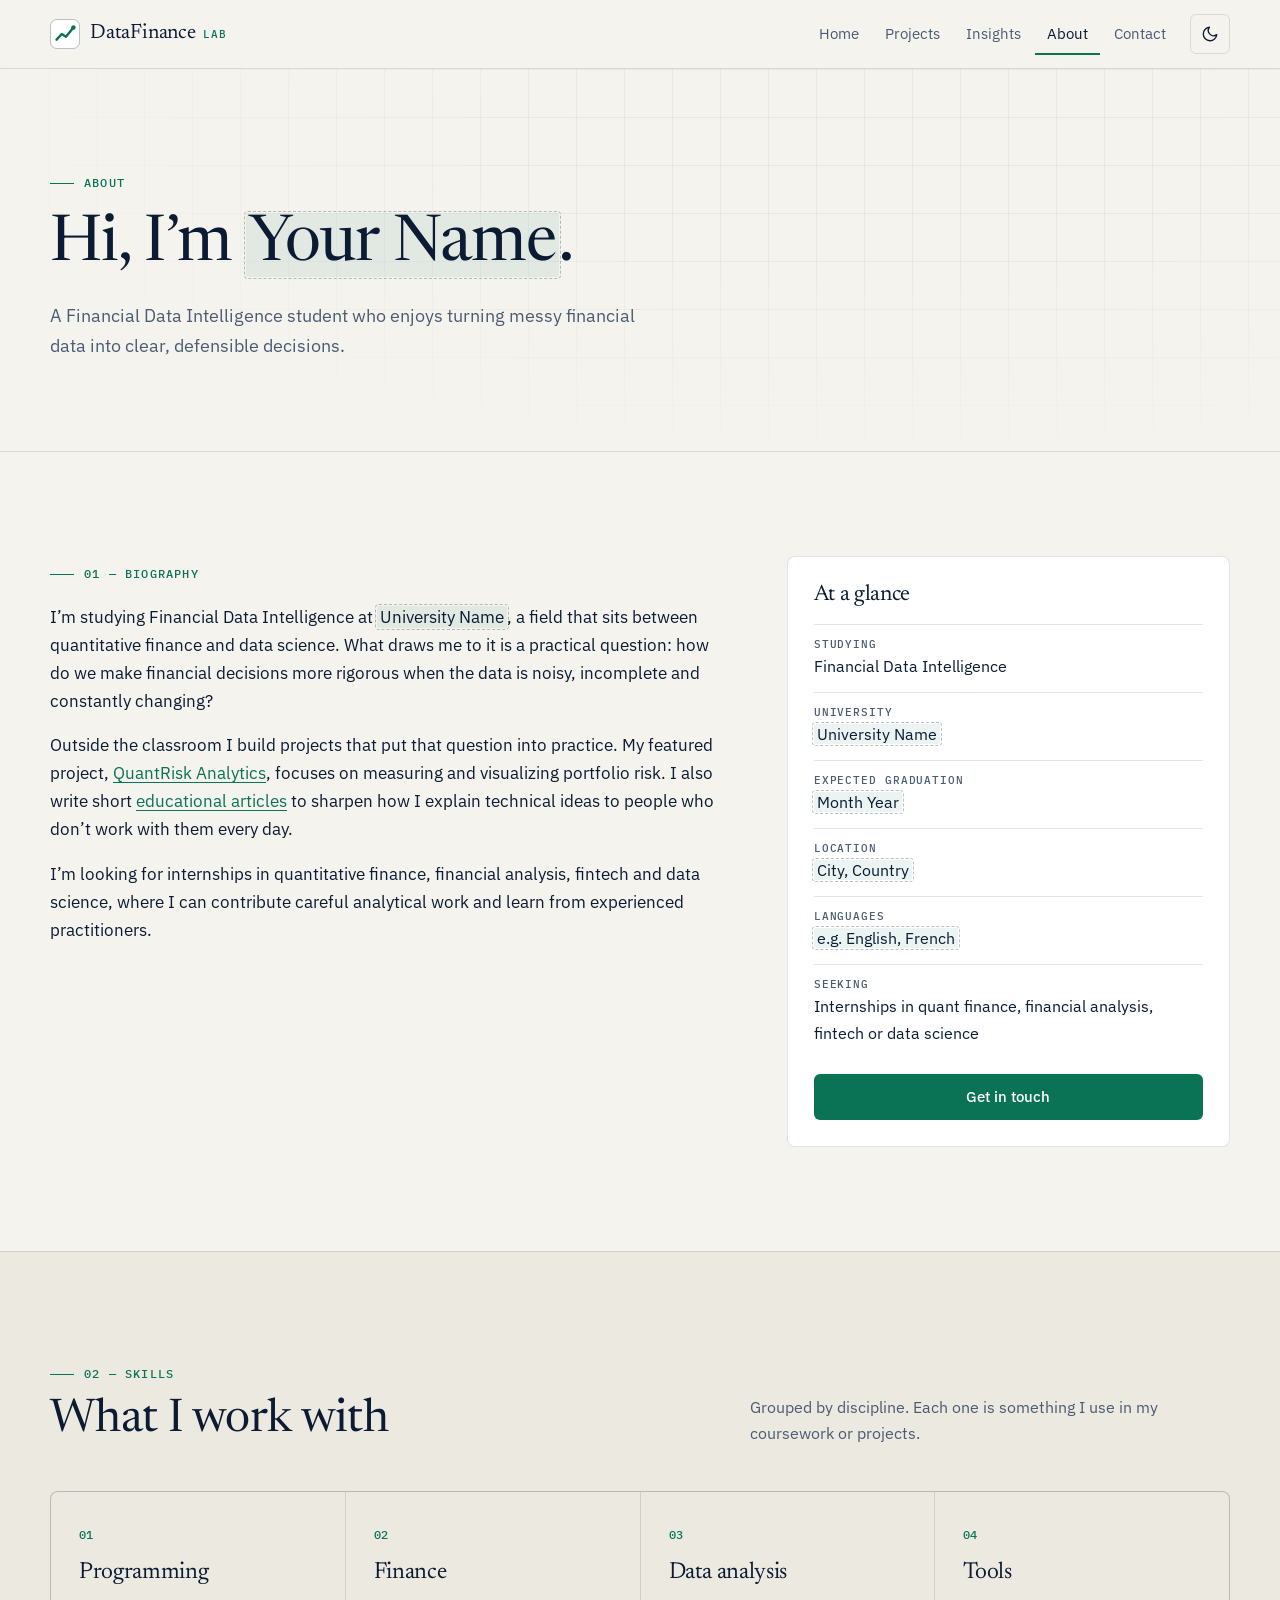
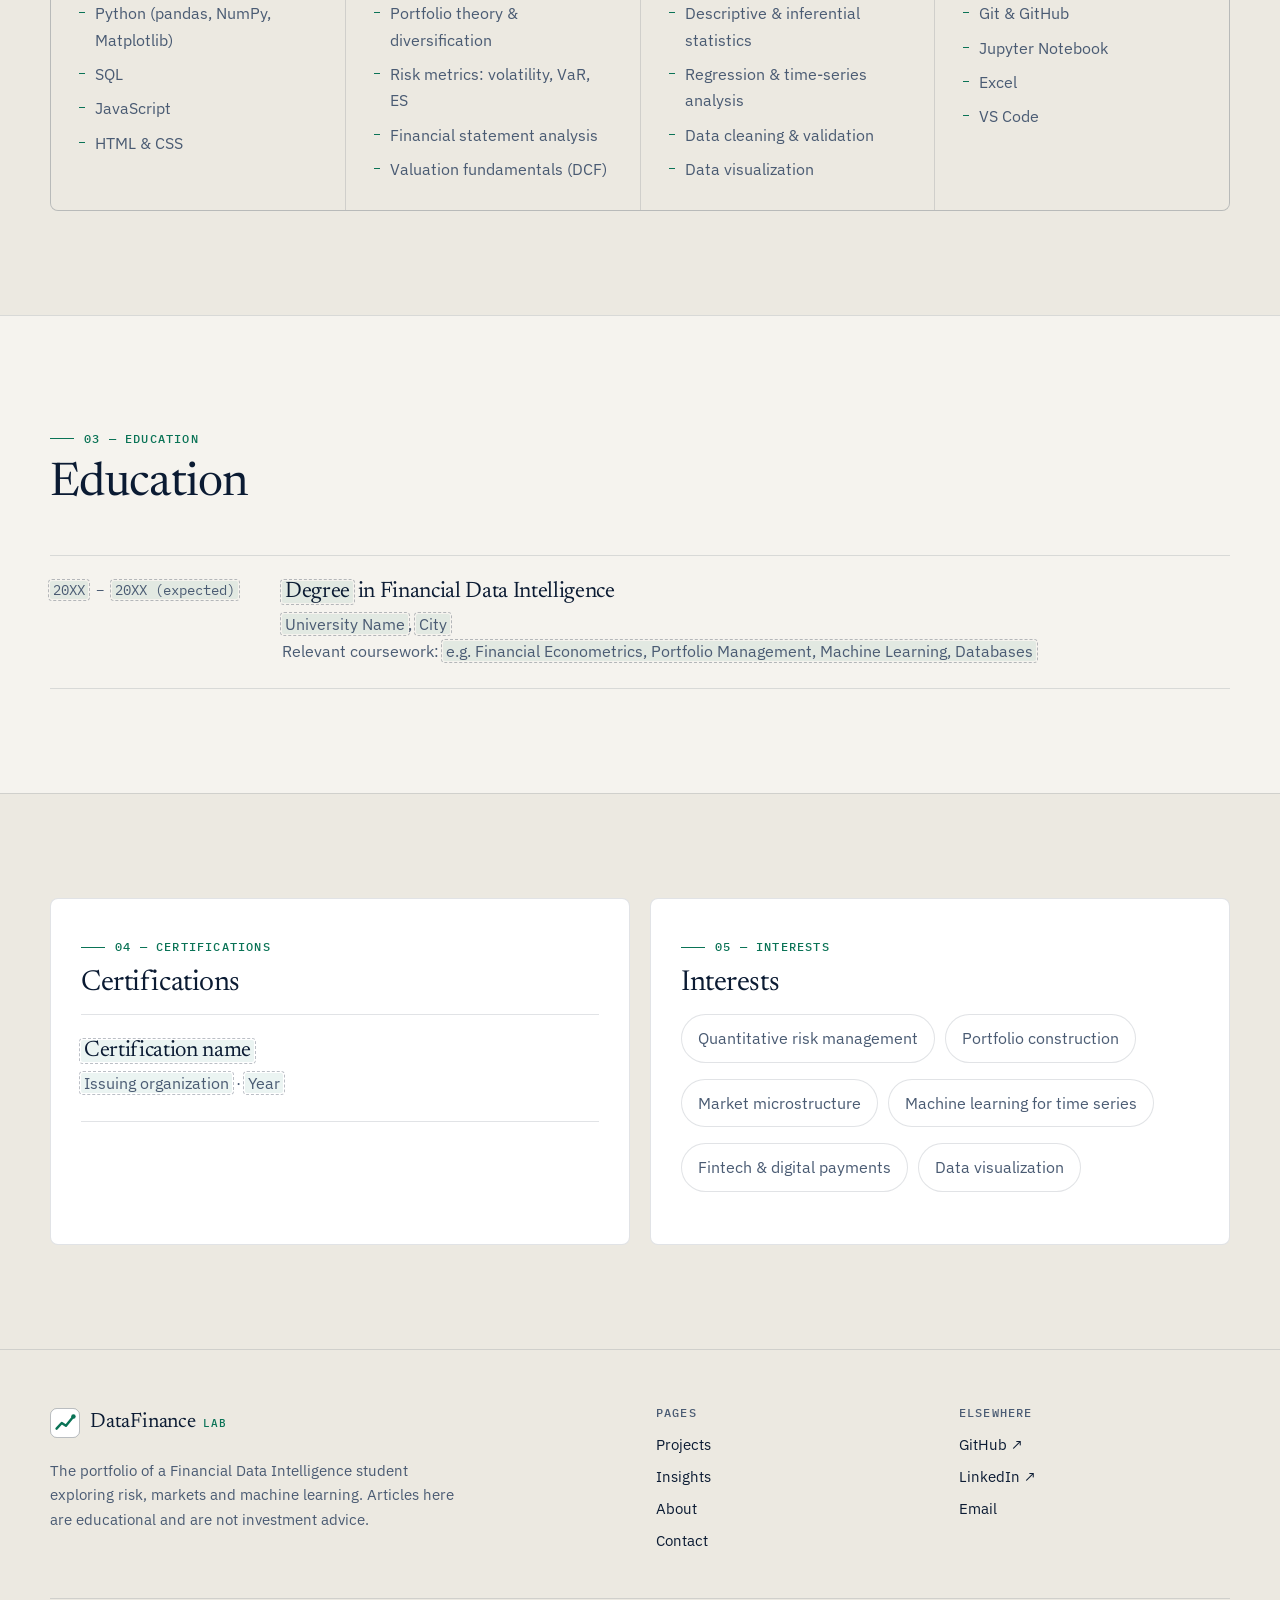
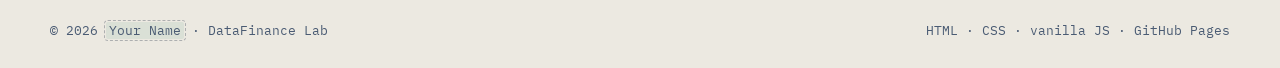
==== about.html @ 3b3f7776 "Add DataFinance Lab portfolio site Static, framework-free portfolio for a Financial Data Intelligenc" ====
<!doctype html>
<html lang="en">
<head>
  <meta charset="utf-8">
  <meta name="viewport" content="width=device-width, initial-scale=1">
  <title>About — DataFinance Lab</title>
  <meta name="description" content="About a Financial Data Intelligence student seeking internships in quantitative finance, financial analysis, fintech and data science: skills, education and interests.">
  <meta name="theme-color" content="#0a1628">
  <link rel="icon" href="assets/favicon.svg" type="image/svg+xml">
  <link rel="canonical" href="https://saadbouadan.github.io/datafinance-portfolio/about.html">
  <meta property="og:type" content="profile">
  <meta property="og:site_name" content="DataFinance Lab">
  <meta property="og:title" content="About — DataFinance Lab">
  <meta property="og:description" content="Financial Data Intelligence student seeking internships in quantitative finance, financial analysis, fintech and data science.">
  <meta property="og:url" content="https://saadbouadan.github.io/datafinance-portfolio/about.html">
  <meta property="og:image" content="https://saadbouadan.github.io/datafinance-portfolio/assets/og-image.png">
  <meta property="og:image:alt" content="DataFinance Lab — Turning Financial Data Into Better Decisions">
  <meta name="twitter:card" content="summary_large_image">
  <script>var t;try{t=localStorage.getItem('theme')}catch(e){}document.documentElement.dataset.theme=t||(matchMedia('(prefers-color-scheme: light)').matches?'light':'dark');</script>
  <link rel="preconnect" href="https://fonts.googleapis.com">
  <link rel="preconnect" href="https://fonts.gstatic.com" crossorigin>
  <link rel="stylesheet" href="https://fonts.googleapis.com/css2?family=IBM+Plex+Mono:wght@400;500&family=IBM+Plex+Sans:wght@400;500;600&family=Newsreader:ital,opsz,wght@0,6..72,400;0,6..72,500;1,6..72,400&display=swap">
  <link rel="stylesheet" href="css/styles.css">
  <script src="js/main.js" defer></script>
</head>
<body>
  <a class="skip-link" href="#main">Skip to content</a>

  <header class="site-header" data-header>
    <div class="container header-inner">
      <a class="brand" href="index.html">
        <svg class="brand-mark" viewBox="0 0 32 32" aria-hidden="true"><rect x="0.5" y="0.5" width="31" height="31" rx="7"/><path d="M7 22l5.5-6 4.5 3 8-10"/><circle cx="25" cy="9" r="2.4"/></svg>
        <span>DataFinance <span class="brand-lab">Lab</span></span>
      </a>
      <button class="icon-btn menu-toggle" type="button" aria-expanded="false" aria-controls="site-nav" aria-label="Menu" data-menu-toggle>
        <svg class="icon-menu" viewBox="0 0 24 24" aria-hidden="true"><path d="M4 7h16M4 12h16M4 17h16"/></svg>
        <svg class="icon-close" viewBox="0 0 24 24" aria-hidden="true"><path d="M6 6l12 12M18 6L6 18"/></svg>
      </button>
      <nav class="site-nav" id="site-nav" aria-label="Primary">
        <ul class="nav-list">
          <li><a href="index.html">Home</a></li>
          <li><a href="projects.html">Projects</a></li>
          <li><a href="insights.html">Insights</a></li>
          <li><a href="about.html" aria-current="page">About</a></li>
          <li><a href="contact.html">Contact</a></li>
        </ul>
      </nav>
      <button class="icon-btn" type="button" aria-label="Dark theme" aria-pressed="true" title="Toggle light / dark theme" data-theme-toggle>
        <svg class="icon-sun" viewBox="0 0 24 24" aria-hidden="true"><circle cx="12" cy="12" r="4"/><path d="M12 2v2M12 20v2M4.9 4.9l1.4 1.4M17.7 17.7l1.4 1.4M2 12h2M20 12h2M4.9 19.1l1.4-1.4M17.7 6.3l1.4-1.4"/></svg>
        <svg class="icon-moon" viewBox="0 0 24 24" aria-hidden="true"><path d="M21 12.8A9 9 0 1 1 11.2 3a7 7 0 0 0 9.8 9.8z"/></svg>
      </button>
    </div>
  </header>

  <main id="main">
    <section class="page-hero grid-bg" aria-labelledby="page-title">
      <div class="container">
        <span class="eyebrow">About</span>
        <h1 id="page-title">Hi, I’m <span class="ph">Your Name</span>.</h1>
        <p class="lead">A Financial Data Intelligence student who enjoys turning messy financial data into clear, defensible decisions.</p>
      </div>
    </section>

    <section class="section" aria-labelledby="bio-title">
      <div class="container about-grid">
        <div class="prose">
          <span class="eyebrow">01 — Biography</span>
          <h2 id="bio-title" class="visually-hidden">Biography</h2>
          <p style="margin-top: 20px">I’m studying Financial Data Intelligence at <span class="ph">University Name</span>, a field that sits between quantitative finance and data science. What draws me to it is a practical question: how do we make financial decisions more rigorous when the data is noisy, incomplete and constantly changing?</p>
          <p>Outside the classroom I build projects that put that question into practice. My featured project, <a href="projects.html">QuantRisk Analytics</a>, focuses on measuring and visualizing portfolio risk. I also write short <a href="insights.html">educational articles</a> to sharpen how I explain technical ideas to people who don’t work with them every day.</p>
          <p>I’m looking for internships in quantitative finance, financial analysis, fintech and data science, where I can contribute careful analytical work and learn from experienced practitioners.</p>
        </div>

        <aside class="profile-card" aria-labelledby="glance-title">
          <h2 id="glance-title">At a glance</h2>
          <dl class="facts">
            <div><dt>Studying</dt><dd>Financial Data Intelligence</dd></div>
            <div><dt>University</dt><dd><span class="ph">University Name</span></dd></div>
            <div><dt>Expected graduation</dt><dd><span class="ph">Month Year</span></dd></div>
            <div><dt>Location</dt><dd><span class="ph">City, Country</span></dd></div>
            <div><dt>Languages</dt><dd><span class="ph">e.g. English, French</span></dd></div>
            <div><dt>Seeking</dt><dd>Internships in quant finance, financial analysis, fintech or data science</dd></div>
          </dl>
          <a class="btn btn-primary" href="contact.html" style="margin-top: 16px; width: 100%">Get in touch</a>
        </aside>
      </div>
    </section>

    <section class="section section-alt" aria-labelledby="skills-title">
      <div class="container">
        <div class="section-head">
          <div>
            <span class="eyebrow">02 — Skills</span>
            <h2 id="skills-title">What I work with</h2>
          </div>
          <p>Grouped by discipline. Each one is something I use in my coursework or projects.</p>
        </div>
        <!-- Edit: keep only skills you can confidently discuss in an interview. -->
        <div class="ruled-grid">
          <div><span class="num">01</span><h3>Programming</h3><ul><li>Python (pandas, NumPy, Matplotlib)</li><li>SQL</li><li>JavaScript</li><li>HTML &amp; CSS</li></ul></div>
          <div><span class="num">02</span><h3>Finance</h3><ul><li>Portfolio theory &amp; diversification</li><li>Risk metrics: volatility, VaR, ES</li><li>Financial statement analysis</li><li>Valuation fundamentals (DCF)</li></ul></div>
          <div><span class="num">03</span><h3>Data analysis</h3><ul><li>Descriptive &amp; inferential statistics</li><li>Regression &amp; time-series analysis</li><li>Data cleaning &amp; validation</li><li>Data visualization</li></ul></div>
          <div><span class="num">04</span><h3>Tools</h3><ul><li>Git &amp; GitHub</li><li>Jupyter Notebook</li><li>Excel</li><li>VS Code</li></ul></div>
        </div>
      </div>
    </section>

    <section class="section" aria-labelledby="education-title">
      <div class="container">
        <div class="section-head">
          <div>
            <span class="eyebrow">03 — Education</span>
            <h2 id="education-title">Education</h2>
          </div>
        </div>
        <div class="entries">
          <div class="entry">
            <p class="entry-when"><span class="ph">20XX</span> – <span class="ph">20XX (expected)</span></p>
            <div>
              <h3><span class="ph">Degree</span> in Financial Data Intelligence</h3>
              <p><span class="ph">University Name</span>, <span class="ph">City</span></p>
              <p>Relevant coursework: <span class="ph">e.g. Financial Econometrics, Portfolio Management, Machine Learning, Databases</span></p>
            </div>
          </div>
        </div>
      </div>
    </section>

    <section class="section section-alt" aria-label="Certifications and interests">
      <div class="container two-col">
        <div class="panel">
          <span class="eyebrow">04 — Certifications</span>
          <h2>Certifications</h2>
          <!-- Duplicate this entry for each certification you hold. Delete this panel if you have none yet. -->
          <div class="entries">
            <div class="entry" style="grid-template-columns: 1fr">
              <div>
                <h3><span class="ph">Certification name</span></h3>
                <p><span class="ph">Issuing organization</span> · <span class="ph">Year</span></p>
              </div>
            </div>
          </div>
        </div>
        <div class="panel">
          <span class="eyebrow">05 — Interests</span>
          <h2>Interests</h2>
          <ul class="chip-list">
            <li>Quantitative risk management</li>
            <li>Portfolio construction</li>
            <li>Market microstructure</li>
            <li>Machine learning for time series</li>
            <li>Fintech &amp; digital payments</li>
            <li>Data visualization</li>
          </ul>
        </div>
      </div>
    </section>
  </main>

  <footer class="site-footer">
    <div class="container footer-grid">
      <div>
        <a class="brand" href="index.html">
          <svg class="brand-mark" viewBox="0 0 32 32" aria-hidden="true"><rect x="0.5" y="0.5" width="31" height="31" rx="7"/><path d="M7 22l5.5-6 4.5 3 8-10"/><circle cx="25" cy="9" r="2.4"/></svg>
          <span>DataFinance <span class="brand-lab">Lab</span></span>
        </a>
        <p class="footer-note">The portfolio of a Financial Data Intelligence student exploring risk, markets and machine learning. Articles here are educational and are not investment advice.</p>
      </div>
      <div>
        <p class="footer-title">Pages</p>
        <ul class="footer-links">
          <li><a href="projects.html">Projects</a></li>
          <li><a href="insights.html">Insights</a></li>
          <li><a href="about.html">About</a></li>
          <li><a href="contact.html">Contact</a></li>
        </ul>
      </div>
      <div>
        <p class="footer-title">Elsewhere</p>
        <ul class="footer-links">
          <li><a href="https://github.com/SaadBouadan">GitHub ↗</a></li>
          <li><a href="https://www.linkedin.com/in/your-profile">LinkedIn ↗</a></li>
          <li><a href="mailto:your.email@example.com">Email</a></li>
        </ul>
      </div>
    </div>
    <div class="container footer-base">
      <span>© 2026 <span class="ph">Your Name</span> · DataFinance Lab</span>
      <span>HTML · CSS · vanilla JS · GitHub Pages</span>
    </div>
  </footer>
</body>
</html>
---- css/styles.css ----
/* DataFinance Lab — design system and page styles */

/* ---------- Tokens ---------- */
:root {
  --bg: #0a1628;
  --bg-alt: #0d1c33;
  --surface: #11233d;
  --border: rgba(148, 178, 214, 0.16);
  --border-strong: rgba(148, 178, 214, 0.34);
  --text: #e6edf7;
  --muted: #9aacc4;
  --accent: #6fe3b5;
  --accent-strong: #9af2cf;
  --accent-soft: rgba(111, 227, 181, 0.12);
  --on-accent: #04261b;
  --danger: #f59e8b;
  --grid-line: rgba(148, 178, 214, 0.07);
  --shadow: 0 24px 48px -28px rgba(0, 0, 0, 0.7);

  --font-display: "Newsreader", Georgia, "Times New Roman", serif;
  --font-sans: "IBM Plex Sans", system-ui, -apple-system, "Segoe UI", Roboto, sans-serif;
  --font-mono: "IBM Plex Mono", ui-monospace, SFMono-Regular, Menlo, Consolas, monospace;
  --radius: 8px;
  --max: 1180px;
  --header-h: 68px;
  color-scheme: dark;
}

[data-theme="light"] {
  --bg: #f5f3ee;
  --bg-alt: #ece9e1;
  --surface: #ffffff;
  --border: rgba(11, 27, 51, 0.12);
  --border-strong: rgba(11, 27, 51, 0.28);
  --text: #0b1b33;
  --muted: #4a5b73;
  --accent: #0a7356;
  --accent-strong: #075e46;
  --accent-soft: rgba(10, 115, 86, 0.08);
  --on-accent: #ffffff;
  --danger: #b4452f;
  --grid-line: rgba(11, 27, 51, 0.05);
  --shadow: 0 24px 48px -30px rgba(11, 27, 51, 0.35);
  color-scheme: light;
}

/* ---------- Base ---------- */
*, *::before, *::after { box-sizing: border-box; }
[hidden] { display: none !important; }

html { scroll-behavior: smooth; scroll-padding-top: calc(var(--header-h) + 16px); -webkit-text-size-adjust: 100%; }

body {
  margin: 0;
  background: var(--bg);
  color: var(--text);
  font: 400 1rem/1.65 var(--font-sans);
  -webkit-font-smoothing: antialiased;
  transition: background-color 0.25s, color 0.25s;
}

img, svg { display: block; max-width: 100%; }

a { color: var(--accent); text-decoration-thickness: 1px; text-underline-offset: 3px; }
a:hover { color: var(--accent-strong); }

:focus-visible { outline: 2px solid var(--accent); outline-offset: 3px; border-radius: 2px; }

h1, h2, h3 {
  font-family: var(--font-display);
  font-weight: 400;
  line-height: 1.12;
  letter-spacing: -0.015em;
  margin: 0 0 0.5em;
  text-wrap: balance;
}
h1 em, h2 em { font-style: italic; color: var(--accent); }
p { margin: 0 0 1em; }
ul, ol { padding-left: 1.2em; }

.container { width: min(100% - 32px, var(--max)); margin-inline: auto; }
@media (min-width: 720px) { .container { width: min(100% - 64px, var(--max)); } }

.visually-hidden {
  position: absolute; width: 1px; height: 1px; padding: 0; margin: -1px;
  overflow: hidden; clip: rect(0 0 0 0); white-space: nowrap; border: 0;
}

.skip-link {
  position: absolute; left: 16px; top: -60px; z-index: 100;
  padding: 10px 16px; background: var(--accent); color: var(--on-accent);
  border-radius: 6px; font-weight: 500; text-decoration: none;
}
.skip-link:focus { top: 12px; }

/* Editable placeholder text — remove the class once you've replaced the content */
.ph {
  background: var(--accent-soft);
  outline: 1px dashed var(--border-strong);
  outline-offset: 1px;
  border-radius: 2px;
  padding: 0 3px;
}

.mono { font-family: var(--font-mono); }
.muted { color: var(--muted); }

/* ---------- Header & navigation ---------- */
.site-header {
  position: sticky; top: 0; z-index: 50;
  background: var(--bg);
  background: color-mix(in srgb, var(--bg) 88%, transparent);
  backdrop-filter: saturate(140%) blur(10px);
  -webkit-backdrop-filter: saturate(140%) blur(10px);
  border-bottom: 1px solid var(--border);
}
.header-inner { display: flex; align-items: center; gap: 12px; height: var(--header-h); }

.brand {
  display: inline-flex; align-items: center; gap: 10px;
  color: var(--text); text-decoration: none;
  font-family: var(--font-display); font-size: 1.3rem; letter-spacing: -0.01em;
}
.brand:hover { color: var(--text); }
.brand-lab { font: 500 0.7rem/1 var(--font-mono); letter-spacing: 0.12em; text-transform: uppercase; color: var(--accent); margin-left: 2px; }
.brand-mark { width: 30px; height: 30px; flex: none; }
.brand-mark rect { fill: var(--surface); stroke: var(--border-strong); }
.brand-mark path { fill: none; stroke: var(--accent); stroke-width: 2.6; stroke-linecap: round; stroke-linejoin: round; }
.brand-mark circle { fill: var(--accent); }

.site-nav { margin-left: auto; }
.nav-list { display: flex; gap: 2px; list-style: none; margin: 0; padding: 0; }
.nav-list a {
  display: block; padding: 8px 12px; border-radius: 6px;
  color: var(--muted); text-decoration: none; font-size: 0.95rem;
  transition: color 0.2s, background-color 0.2s;
}
.nav-list a:hover { color: var(--text); background: var(--accent-soft); }
.nav-list a[aria-current="page"] { color: var(--text); box-shadow: inset 0 -2px 0 var(--accent); border-radius: 6px 6px 0 0; }

.icon-btn {
  display: inline-grid; place-items: center; width: 40px; height: 40px; flex: none;
  border: 1px solid var(--border); border-radius: 6px;
  background: transparent; color: var(--text); cursor: pointer;
  transition: border-color 0.2s, background-color 0.2s;
}
.icon-btn:hover { border-color: var(--border-strong); background: var(--accent-soft); }
.icon-btn svg { width: 18px; height: 18px; fill: none; stroke: currentColor; stroke-width: 1.8; stroke-linecap: round; stroke-linejoin: round; }

/* Show the icon of the theme you would switch to */
.icon-moon, [data-theme="light"] .icon-sun { display: none; }
[data-theme="light"] .icon-moon { display: block; }

.menu-toggle { display: none; }
.menu-toggle .icon-close, .is-open .menu-toggle .icon-menu { display: none; }
.is-open .menu-toggle .icon-close { display: block; }

@media (max-width: 859px) {
  .menu-toggle { display: inline-grid; margin-left: auto; }
  .site-nav {
    display: none; position: absolute; top: var(--header-h); left: 0; right: 0;
    padding: 8px 16px 20px; background: var(--bg);
    border-bottom: 1px solid var(--border); box-shadow: var(--shadow);
  }
  .is-open .site-nav { display: block; }
  .nav-list { flex-direction: column; }
  .nav-list a { padding: 12px; font-size: 1.05rem; }
  .nav-list a[aria-current="page"] { box-shadow: inset 2px 0 0 var(--accent); border-radius: 0 6px 6px 0; }
}

/* Without JavaScript (the head script never set data-theme): show nav inline, hide JS-only buttons */
html:not([data-theme]) [data-theme-toggle], html:not([data-theme]) .menu-toggle { display: none; }
@media (max-width: 859px) {
  html:not([data-theme]) .header-inner { height: auto; flex-wrap: wrap; padding: 12px 0; }
  html:not([data-theme]) .site-nav { display: block; position: static; padding: 0; box-shadow: none; border: 0; margin: 0; width: 100%; }
  html:not([data-theme]) .nav-list { flex-direction: row; flex-wrap: wrap; }
}

/* ---------- Buttons & small components ---------- */
.btn {
  display: inline-flex; align-items: center; justify-content: center; gap: 8px;
  min-height: 46px; padding: 12px 20px;
  border: 1px solid transparent; border-radius: 6px;
  font: 500 0.95rem/1 var(--font-sans); text-decoration: none; cursor: pointer;
  transition: background-color 0.2s, border-color 0.2s, color 0.2s, transform 0.2s;
}
.btn:active { transform: translateY(1px); }
.btn-primary { background: var(--accent); color: var(--on-accent); }
.btn-primary:hover { background: var(--accent-strong); color: var(--on-accent); }
.btn-secondary { border-color: var(--border-strong); color: var(--text); }
.btn-secondary:hover { border-color: var(--accent); color: var(--accent); }
.btn-row { display: flex; flex-wrap: wrap; gap: 12px; }

.eyebrow {
  display: inline-flex; align-items: center; gap: 10px;
  font: 500 0.75rem/1.4 var(--font-mono); letter-spacing: 0.1em; text-transform: uppercase;
  color: var(--accent);
}
.eyebrow::before { content: ""; width: 24px; height: 1px; background: currentColor; }

.tags { display: flex; flex-wrap: wrap; gap: 6px; list-style: none; margin: 0; padding: 0; }
.tag {
  font: 500 0.72rem/1 var(--font-mono); padding: 6px 8px;
  border: 1px solid var(--border); border-radius: 4px; color: var(--muted);
}

.badge {
  display: inline-block; font: 500 0.68rem/1 var(--font-mono); letter-spacing: 0.08em; text-transform: uppercase;
  padding: 5px 8px; border-radius: 4px; border: 1px solid var(--border-strong); color: var(--muted);
}
.badge-featured { background: var(--accent-soft); border-color: transparent; color: var(--accent); }
.badge-example { border-style: dashed; }

.link-arrow { font-weight: 500; text-decoration: none; white-space: nowrap; }
.link-arrow:hover { text-decoration: underline; }

.callout {
  display: flex; gap: 12px; align-items: flex-start;
  padding: 16px 18px; margin: 0;
  border: 1px solid var(--border); border-left: 3px solid var(--accent);
  border-radius: 0 var(--radius) var(--radius) 0;
  background: var(--accent-soft); color: var(--text); font-size: 0.95rem;
}
.callout strong { white-space: nowrap; }

/* ---------- Hero ---------- */
.grid-bg { position: relative; overflow: hidden; }
.grid-bg::before {
  content: ""; position: absolute; inset: 0; pointer-events: none;
  background-image:
    linear-gradient(var(--grid-line) 1px, transparent 1px),
    linear-gradient(90deg, var(--grid-line) 1px, transparent 1px);
  background-size: 48px 48px;
  -webkit-mask-image: radial-gradient(ellipse at 70% 20%, #000 25%, transparent 75%);
  mask-image: radial-gradient(ellipse at 70% 20%, #000 25%, transparent 75%);
}
.grid-bg > * { position: relative; }

.hero { padding: 64px 0 72px; border-bottom: 1px solid var(--border); }
.hero-grid { display: grid; gap: 48px; align-items: center; }
@media (min-width: 980px) { .hero-grid { grid-template-columns: 1.05fr 0.95fr; gap: 64px; } .hero { padding: 96px 0; } }
.hero h1 { font-size: clamp(2.6rem, 5vw + 0.6rem, 4.7rem); margin: 20px 0 22px; }
.lead { font-size: 1.15rem; color: var(--muted); max-width: 56ch; }
.hero .btn-row { margin-top: 32px; }

/* ---------- Charts ---------- */
.chart-card {
  margin: 0; padding: 20px;
  background: var(--surface); border: 1px solid var(--border); border-radius: var(--radius);
  box-shadow: var(--shadow);
}
.chart-head { display: flex; justify-content: space-between; align-items: center; gap: 12px; margin-bottom: 8px; }
.chart-title { font: 500 0.78rem/1.3 var(--font-mono); letter-spacing: 0.08em; text-transform: uppercase; color: var(--muted); }
.chart { width: 100%; height: auto; overflow: visible; }
.chart .grid { stroke: var(--border); stroke-width: 1; }
.chart .tick { fill: var(--muted); font: 11px var(--font-mono); }
.chart .axis-label { fill: var(--muted); font: 11.5px var(--font-sans); }
.chart .dots circle { fill: var(--muted); opacity: 0.42; }
.chart .frontier {
  fill: none; stroke: var(--accent); stroke-width: 2.5; stroke-linecap: round; stroke-linejoin: round;
  stroke-dasharray: 1; stroke-dashoffset: 1; animation: draw 1.6s ease-out 0.3s forwards;
}
.chart .cml { stroke: var(--text); stroke-width: 1.25; stroke-dasharray: 5 5; opacity: 0.55; }
.chart .tangent { fill: var(--accent); stroke: var(--surface); stroke-width: 3; }
.chart .curve { fill: none; stroke: var(--text); stroke-width: 2; }
.chart .tail { fill: var(--danger); opacity: 0.35; }
.chart .cut { stroke: var(--danger); stroke-width: 1.5; stroke-dasharray: 4 4; }
.chart .annot { fill: var(--danger); font: 500 12px var(--font-mono); }
.chart .baseline { stroke: var(--border-strong); }
@keyframes draw { to { stroke-dashoffset: 0; } }

.stat-row { display: grid; grid-template-columns: repeat(3, 1fr); margin: 12px 0 0; border-top: 1px solid var(--border); }
.stat-row div { padding: 14px 0 4px; }
.stat-row div + div { padding-left: 16px; border-left: 1px solid var(--border); }
.stat-row dt { font: 500 0.7rem/1.3 var(--font-mono); letter-spacing: 0.06em; text-transform: uppercase; color: var(--muted); }
.stat-row dd { margin: 4px 0 0; font: 400 1.6rem/1.1 var(--font-display); }
.chart-card figcaption { margin-top: 12px; font-size: 0.82rem; color: var(--muted); }

/* ---------- Metric strip ---------- */
.metric-strip { border-bottom: 1px solid var(--border); background: var(--bg-alt); }
.metric-strip ul {
  display: flex; flex-wrap: wrap; justify-content: space-between; gap: 12px 28px;
  list-style: none; margin-block: 0; padding: 18px 0;
  font: 400 0.85rem/1.3 var(--font-mono); color: var(--muted);
}
.metric-strip b { color: var(--accent); font-weight: 500; margin-right: 6px; }

/* ---------- Sections ---------- */
.section { padding: 80px 0; }
@media (min-width: 980px) { .section { padding: 104px 0; } }
.section + .section { border-top: 1px solid var(--border); }
.section-alt { background: var(--bg-alt); }

.section-head { display: flex; flex-wrap: wrap; justify-content: space-between; align-items: flex-end; gap: 16px 40px; margin-bottom: 44px; }
.section-head h2 { font-size: clamp(2rem, 2.6vw + 1rem, 2.9rem); margin: 12px 0 0; max-width: 22ch; }
.section-head p { color: var(--muted); max-width: 48ch; margin: 0; }

.page-hero { padding: 64px 0 56px; border-bottom: 1px solid var(--border); }
@media (min-width: 980px) { .page-hero { padding: 96px 0 72px; } }
.page-hero h1 { font-size: clamp(2.5rem, 4vw + 1rem, 4rem); margin: 18px 0 18px; max-width: 18ch; }
.page-hero .callout { margin-top: 28px; max-width: 760px; }

/* ---------- Cards ---------- */
.card-grid { display: grid; gap: 20px; grid-template-columns: repeat(auto-fill, minmax(min(100%, 330px), 1fr)); }

.card {
  position: relative; display: flex; flex-direction: column;
  padding: 26px; background: var(--surface);
  border: 1px solid var(--border); border-radius: var(--radius);
  transition: border-color 0.2s, transform 0.2s, box-shadow 0.2s;
}
.card:hover { border-color: var(--border-strong); transform: translateY(-3px); box-shadow: var(--shadow); }
.card:focus-within { border-color: var(--accent); }
.card h3 { font-size: 1.5rem; margin: 14px 0 10px; }
.card h3 a { color: inherit; text-decoration: none; }
.card p { color: var(--muted); }
.card .tags { margin-top: 4px; }
.card-meta { display: flex; flex-wrap: wrap; gap: 8px; align-items: center; }
.card-kicker { font: 500 0.72rem/1.3 var(--font-mono); letter-spacing: 0.08em; text-transform: uppercase; color: var(--accent); }
.card-foot {
  display: flex; flex-wrap: wrap; justify-content: space-between; align-items: center; gap: 12px;
  margin-top: auto; padding-top: 18px; border-top: 1px solid var(--border);
  font-size: 0.9rem;
}
.card .tags + .card-foot, .card p + .card-foot { margin-top: 22px; }
.card-note { font-size: 0.85rem; color: var(--muted); font-style: italic; }
/* Whole card clickable via the title link */
.stretched::after { content: ""; position: absolute; inset: 0; border-radius: var(--radius); }
.card .stretched:focus-visible { outline: none; }
.card .stretched:focus-visible::after { outline: 2px solid var(--accent); outline-offset: 3px; }

.card-featured { grid-column: 1 / -1; }
@media (min-width: 860px) {
  .card-featured { display: grid; grid-template-columns: 1.3fr 1fr; gap: 0 48px; }
  .card-featured .card-foot { grid-column: 1 / -1; }
}
.card-featured h3 { font-size: clamp(1.8rem, 2vw + 1rem, 2.4rem); }
.feature-list { list-style: none; padding: 0; margin: 0 0 20px; display: grid; gap: 10px; align-content: start; }
.feature-list li { display: grid; grid-template-columns: auto 1fr; gap: 12px; padding: 12px 0; border-bottom: 1px solid var(--border); color: var(--muted); font-size: 0.95rem; }
.feature-list li span { font-family: var(--font-mono); color: var(--accent); }

/* ---------- Filters ---------- */
.filter-bar { display: flex; flex-wrap: wrap; align-items: center; justify-content: space-between; gap: 16px; margin-bottom: 32px; }
.filters { display: flex; flex-wrap: wrap; gap: 8px; }
.filter-btn {
  min-height: 40px; padding: 8px 16px; border-radius: 999px;
  border: 1px solid var(--border-strong); background: transparent; color: var(--muted);
  font: 500 0.88rem/1 var(--font-sans); cursor: pointer;
  transition: background-color 0.2s, border-color 0.2s, color 0.2s;
}
.filter-btn:hover { color: var(--text); border-color: var(--accent); }
.filter-btn[aria-pressed="true"] { background: var(--accent); border-color: var(--accent); color: var(--on-accent); }
.filter-status { font: 400 0.85rem/1 var(--font-mono); color: var(--muted); margin: 0; }

/* ---------- Skills grid (ruled, editorial table feel) ---------- */
.ruled-grid {
  display: grid; gap: 1px; background: var(--border); border: 1px solid var(--border); border-radius: var(--radius); overflow: hidden;
  grid-template-columns: repeat(auto-fit, minmax(min(100%, 250px), 1fr));
}
.ruled-grid > div { background: var(--bg); padding: 28px; }
.section-alt .ruled-grid > div { background: var(--bg-alt); }
.ruled-grid .num { font: 500 0.75rem/1 var(--font-mono); color: var(--accent); }
.ruled-grid h3 { font-size: 1.45rem; margin: 14px 0 14px; }
.ruled-grid ul { list-style: none; padding: 0; margin: 0; display: grid; gap: 8px; color: var(--muted); }
.ruled-grid li { padding-left: 16px; position: relative; }
.ruled-grid li::before { content: ""; position: absolute; left: 0; top: 0.75em; width: 6px; height: 1px; background: var(--accent); }

/* ---------- CTA band ---------- */
.cta {
  display: grid; gap: 28px; align-items: center;
  padding: clamp(28px, 5vw, 56px); border: 1px solid var(--border); border-radius: var(--radius);
  background: var(--surface);
}
@media (min-width: 860px) { .cta { grid-template-columns: 1.4fr auto; } }
.cta h2 { font-size: clamp(1.9rem, 2.4vw + 1rem, 2.7rem); margin: 12px 0 10px; }
.cta p { color: var(--muted); margin: 0; max-width: 54ch; }

/* ---------- Insights / articles ---------- */
.article-list { display: grid; gap: 0; }
.article { padding: 72px 0; border-top: 1px solid var(--border); }
.article:first-child { border-top: 0; padding-top: 24px; }
.article-header { max-width: 760px; margin-bottom: 28px; }
.article-header h2 { font-size: clamp(2rem, 2.4vw + 1rem, 2.75rem); margin: 12px 0 12px; }
.article-meta { font: 400 0.82rem/1.4 var(--font-mono); color: var(--muted); }

.prose { max-width: 68ch; font-size: 1.06rem; }
.prose h3 { font-size: 1.5rem; margin: 1.8em 0 0.5em; }
.prose p, .prose li { color: var(--text); }
.prose li { margin-bottom: 0.4em; }
.prose strong { font-weight: 600; }

.formula {
  margin: 1.4em 0; padding: 16px 20px; overflow-x: auto;
  font: 400 0.95rem/1.6 var(--font-mono); background: var(--surface);
  border: 1px solid var(--border); border-left: 3px solid var(--accent); border-radius: 0 var(--radius) var(--radius) 0;
}
.formula small { display: block; color: var(--muted); font-size: 0.8rem; }

.takeaways {
  margin-top: 2em; padding: 22px 24px; border: 1px solid var(--border); border-radius: var(--radius); background: var(--surface);
}
.takeaways h3 { margin: 0 0 10px; font: 500 0.75rem/1.3 var(--font-mono); letter-spacing: 0.1em; text-transform: uppercase; color: var(--accent); }
.takeaways ul { margin: 0; }
.takeaways li { color: var(--muted); }

.back-link { display: inline-block; margin-top: 24px; font: 500 0.85rem/1 var(--font-mono); text-decoration: none; }
.back-link:hover { text-decoration: underline; }

.figure { margin: 1.8em 0; }
.figure figcaption { font-size: 0.85rem; color: var(--muted); margin-top: 10px; }

/* Diversification calculator */
.calc label { display: flex; justify-content: space-between; gap: 12px; font-weight: 500; }
.calc output { font-family: var(--font-mono); color: var(--accent); }
.calc input[type="range"] { width: 100%; margin: 14px 0 22px; accent-color: var(--accent); height: 24px; cursor: pointer; }
.meter { height: 12px; border-radius: 999px; background: var(--bg-alt); border: 1px solid var(--border); overflow: hidden; }
.meter-fill { height: 100%; width: calc(var(--v, 0.8) * 100%); background: var(--accent); border-radius: inherit; transition: width 0.2s ease-out; }
.meter-scale { display: flex; justify-content: space-between; font: 400 0.75rem/1 var(--font-mono); color: var(--muted); margin: 8px 0 16px; }
.calc-result { margin: 0; font-size: 1rem; }
.calc-result output { font-size: 1.25rem; }

/* ---------- About ---------- */
.about-grid { display: grid; gap: 48px; }
@media (min-width: 980px) { .about-grid { grid-template-columns: 1.5fr 1fr; gap: 72px; align-items: start; } }
.profile-card { padding: 26px; border: 1px solid var(--border); border-radius: var(--radius); background: var(--surface); }
@media (min-width: 980px) { .profile-card { position: sticky; top: calc(var(--header-h) + 24px); } }
.profile-card h2 { font-size: 1.4rem; margin-bottom: 16px; }
.facts { margin: 0; display: grid; }
.facts div { display: grid; gap: 2px; padding: 12px 0; border-top: 1px solid var(--border); }
.facts dt { font: 500 0.7rem/1.3 var(--font-mono); letter-spacing: 0.08em; text-transform: uppercase; color: var(--muted); }
.facts dd { margin: 0; }

.entries { display: grid; gap: 0; border-top: 1px solid var(--border); }
.entry { display: grid; gap: 6px 32px; padding: 24px 0; border-bottom: 1px solid var(--border); }
@media (min-width: 720px) { .entry { grid-template-columns: 200px 1fr; } }
.entry-when { font: 400 0.85rem/1.5 var(--font-mono); color: var(--muted); }
.entry h3 { font-size: 1.4rem; margin: 0 0 6px; }
.entry p { color: var(--muted); margin: 0; }

.chip-list { display: flex; flex-wrap: wrap; gap: 10px; list-style: none; padding: 0; margin: 0; }
.chip-list li { padding: 10px 16px; border: 1px solid var(--border); border-radius: 999px; background: var(--surface); }

/* ---------- Contact ---------- */
.contact-grid { display: grid; gap: 20px; grid-template-columns: repeat(auto-fit, minmax(min(100%, 280px), 1fr)); }
.contact-card { text-decoration: none; color: var(--text); }
.contact-card:hover { color: var(--text); }
.contact-card svg { width: 28px; height: 28px; fill: none; stroke: var(--accent); stroke-width: 1.6; stroke-linecap: round; stroke-linejoin: round; }
.contact-card h2 { font-size: 1.6rem; margin: 18px 0 6px; }
.contact-card .handle { font-family: var(--font-mono); font-size: 0.88rem; color: var(--muted); overflow-wrap: anywhere; }
.contact-card .card-foot { color: var(--accent); font-weight: 500; }

.two-col { display: grid; gap: 20px; grid-template-columns: repeat(auto-fit, minmax(min(100%, 380px), 1fr)); }
.panel { padding: 30px; border: 1px solid var(--border); border-radius: var(--radius); background: var(--surface); }
.panel h2 { font-size: 1.8rem; margin: 12px 0 14px; }
.panel ul { color: var(--muted); margin: 0 0 1em; }
.panel li { margin-bottom: 6px; }
.panel p:last-child { margin-bottom: 0; }

/* ---------- Footer ---------- */
.site-footer { border-top: 1px solid var(--border); background: var(--bg-alt); padding: 56px 0 28px; font-size: 0.92rem; }
.footer-grid { display: grid; gap: 32px; grid-template-columns: repeat(auto-fit, minmax(min(100%, 200px), 1fr)); }
.footer-grid > div:first-child { grid-column: span 2; max-width: 46ch; }
@media (max-width: 559px) { .footer-grid > div:first-child { grid-column: auto; } }
.footer-note { color: var(--muted); margin-top: 14px; }
.footer-title { font: 500 0.72rem/1.3 var(--font-mono); letter-spacing: 0.1em; text-transform: uppercase; color: var(--muted); margin: 0 0 12px; }
.footer-links { list-style: none; padding: 0; margin: 0; display: grid; gap: 8px; }
.footer-links a { color: var(--text); text-decoration: none; }
.footer-links a:hover { color: var(--accent); text-decoration: underline; }
.footer-base {
  display: flex; flex-wrap: wrap; justify-content: space-between; gap: 8px 24px;
  margin-top: 44px; padding-top: 22px; border-top: 1px solid var(--border);
  color: var(--muted); font: 400 0.8rem/1.5 var(--font-mono);
}

/* ---------- Motion preferences ---------- */
@media (prefers-reduced-motion: reduce) {
  html { scroll-behavior: auto; }
  *, *::before, *::after {
    animation-duration: 0.01ms !important;
    animation-iteration-count: 1 !important;
    transition-duration: 0.01ms !important;
  }
  .card:hover { transform: none; }
  .chart .frontier { animation: none; stroke-dashoffset: 0; }
}

/* Calculator panel + hide JS-only filters when scripts are off */
.calc { padding: 24px; border: 1px solid var(--border); border-radius: var(--radius); background: var(--surface); }
.calc figcaption { margin: 0 0 16px; color: var(--text); font-size: 0.95rem; }
html:not([data-theme]) [data-filters] { display: none; }
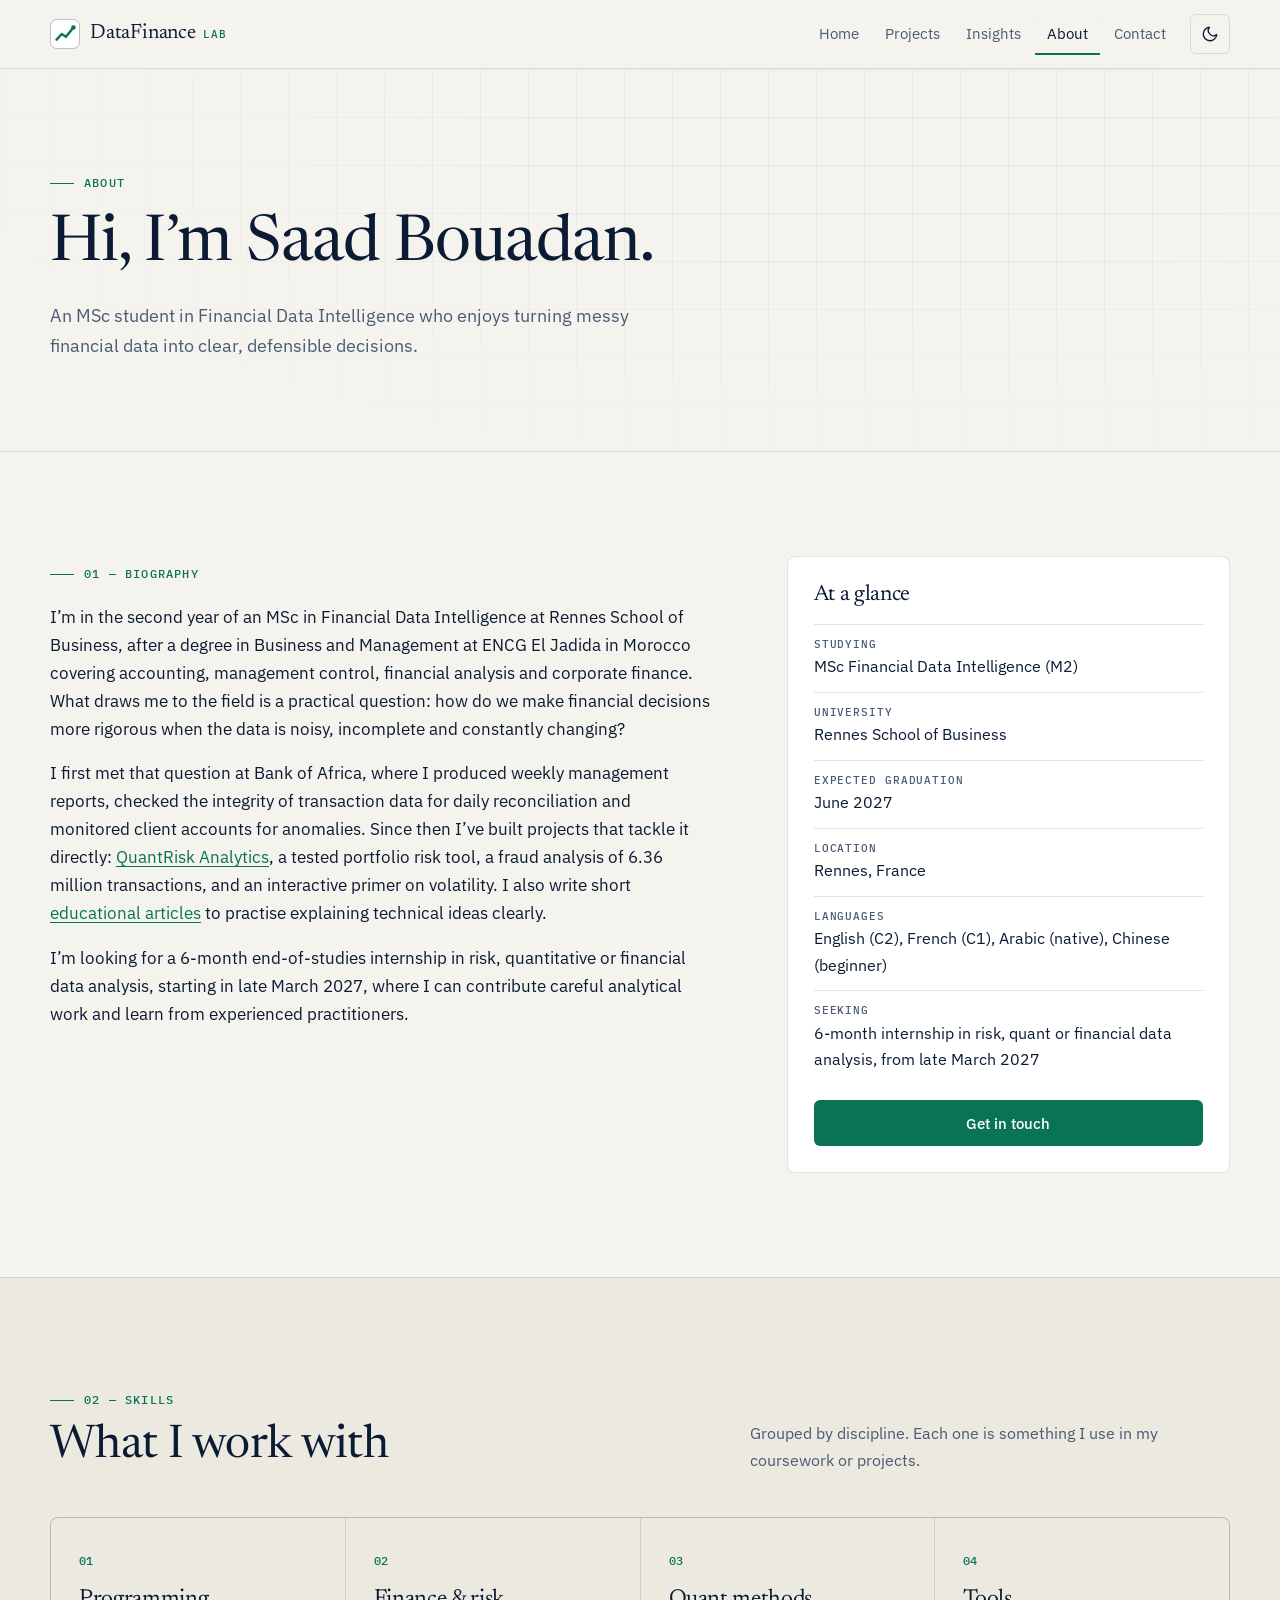
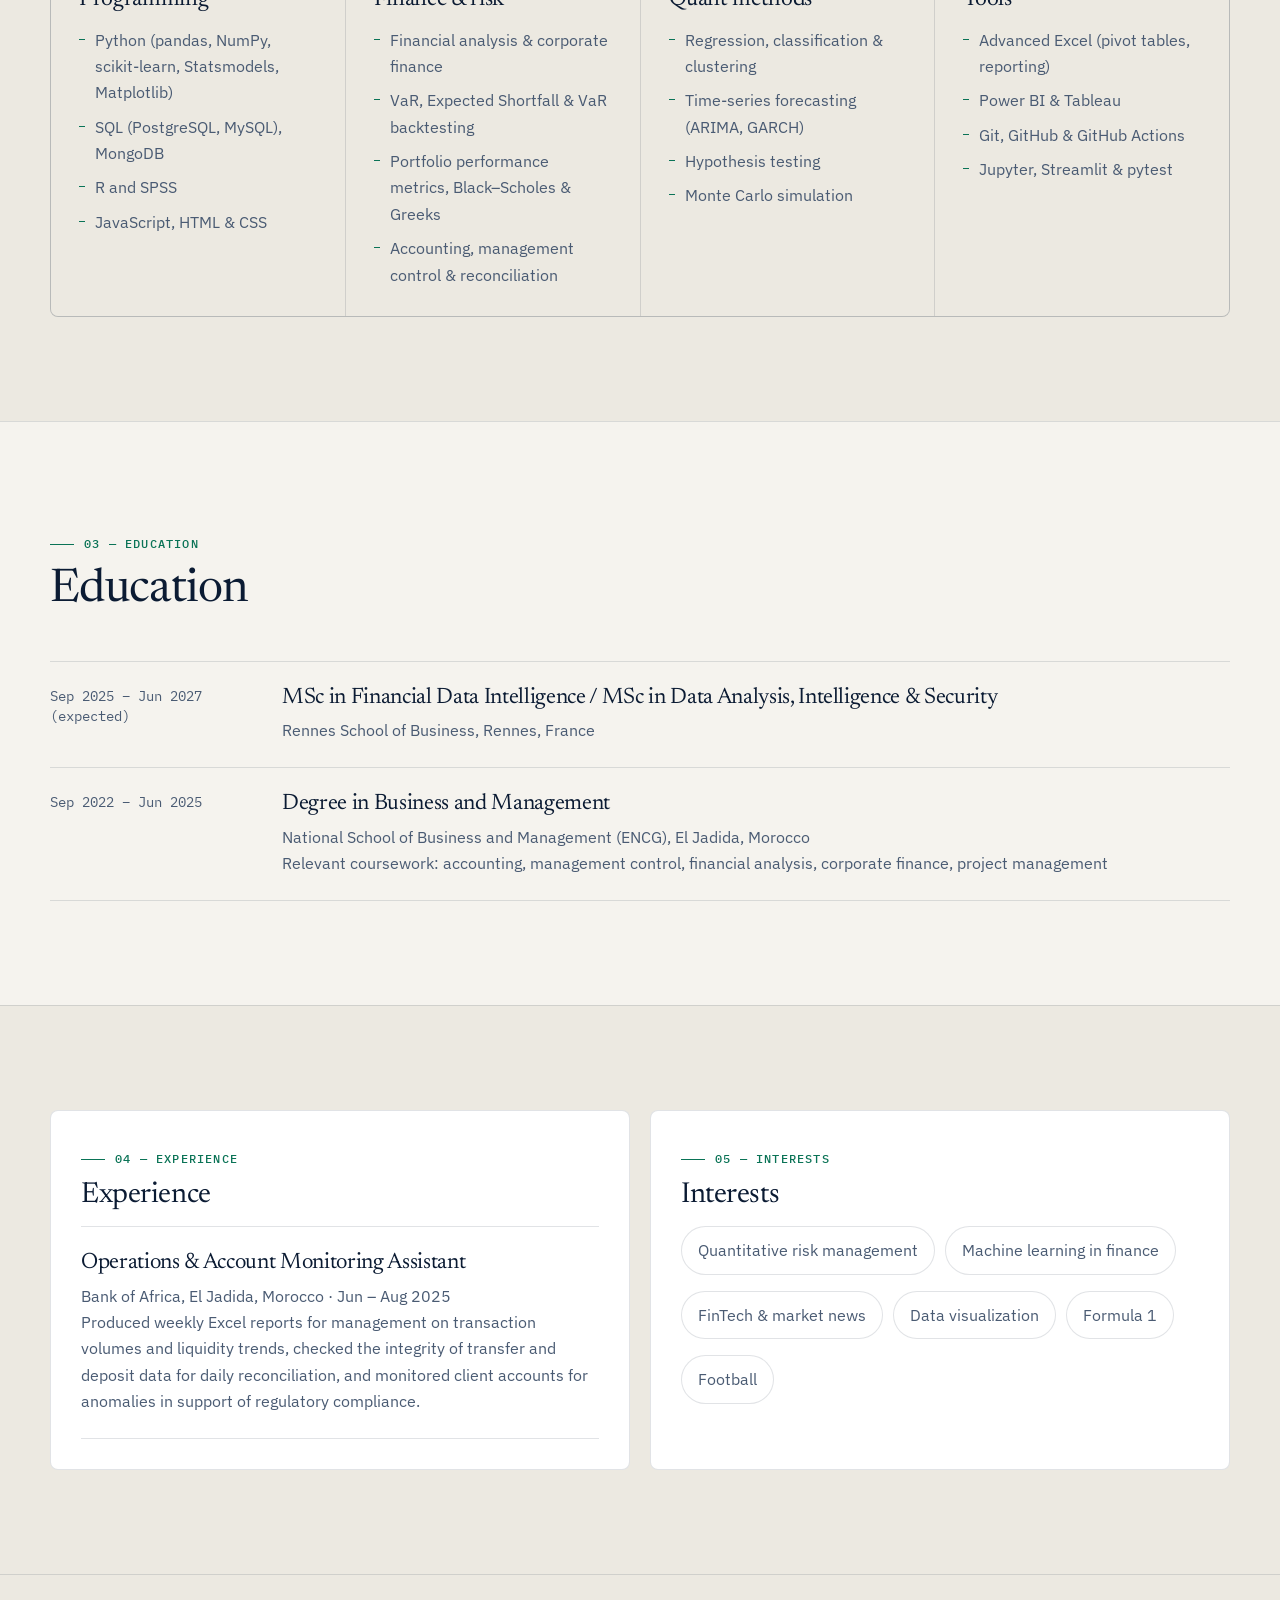
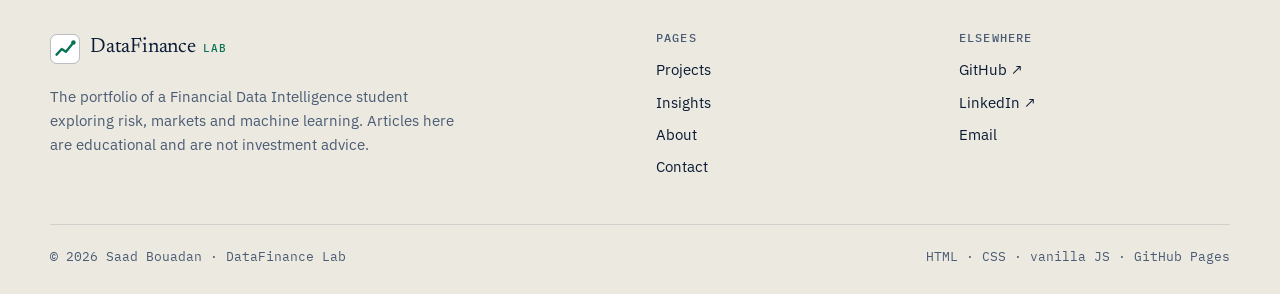
==== commit abde69d8: "Personalise portfolio and replace example projects Fill in name, email, LinkedIn, education, experie" ====
--- a/about.html
+++ b/about.html
@@ -56,8 +56,8 @@
     <section class="page-hero grid-bg" aria-labelledby="page-title">
       <div class="container">
         <span class="eyebrow">About</span>
-        <h1 id="page-title">Hi, I’m <span class="ph">Your Name</span>.</h1>
-        <p class="lead">A Financial Data Intelligence student who enjoys turning messy financial data into clear, defensible decisions.</p>
+        <h1 id="page-title">Hi, I’m Saad Bouadan.</h1>
+        <p class="lead">An MSc student in Financial Data Intelligence who enjoys turning messy financial data into clear, defensible decisions.</p>
       </div>
     </section>
 
@@ -66,20 +66,20 @@
         <div class="prose">
           <span class="eyebrow">01 — Biography</span>
           <h2 id="bio-title" class="visually-hidden">Biography</h2>
-          <p style="margin-top: 20px">I’m studying Financial Data Intelligence at <span class="ph">University Name</span>, a field that sits between quantitative finance and data science. What draws me to it is a practical question: how do we make financial decisions more rigorous when the data is noisy, incomplete and constantly changing?</p>
-          <p>Outside the classroom I build projects that put that question into practice. My featured project, <a href="projects.html">QuantRisk Analytics</a>, focuses on measuring and visualizing portfolio risk. I also write short <a href="insights.html">educational articles</a> to sharpen how I explain technical ideas to people who don’t work with them every day.</p>
-          <p>I’m looking for internships in quantitative finance, financial analysis, fintech and data science, where I can contribute careful analytical work and learn from experienced practitioners.</p>
+          <p style="margin-top: 20px">I’m in the second year of an MSc in Financial Data Intelligence at Rennes School of Business, after a degree in Business and Management at ENCG El Jadida in Morocco covering accounting, management control, financial analysis and corporate finance. What draws me to the field is a practical question: how do we make financial decisions more rigorous when the data is noisy, incomplete and constantly changing?</p>
+          <p>I first met that question at Bank of Africa, where I produced weekly management reports, checked the integrity of transaction data for daily reconciliation and monitored client accounts for anomalies. Since then I’ve built projects that tackle it directly: <a href="projects.html">QuantRisk Analytics</a>, a tested portfolio risk tool, a fraud analysis of 6.36 million transactions, and an interactive primer on volatility. I also write short <a href="insights.html">educational articles</a> to practise explaining technical ideas clearly.</p>
+          <p>I’m looking for a 6-month end-of-studies internship in risk, quantitative or financial data analysis, starting in late March 2027, where I can contribute careful analytical work and learn from experienced practitioners.</p>
         </div>
 
         <aside class="profile-card" aria-labelledby="glance-title">
           <h2 id="glance-title">At a glance</h2>
           <dl class="facts">
-            <div><dt>Studying</dt><dd>Financial Data Intelligence</dd></div>
-            <div><dt>University</dt><dd><span class="ph">University Name</span></dd></div>
-            <div><dt>Expected graduation</dt><dd><span class="ph">Month Year</span></dd></div>
-            <div><dt>Location</dt><dd><span class="ph">City, Country</span></dd></div>
-            <div><dt>Languages</dt><dd><span class="ph">e.g. English, French</span></dd></div>
-            <div><dt>Seeking</dt><dd>Internships in quant finance, financial analysis, fintech or data science</dd></div>
+            <div><dt>Studying</dt><dd>MSc Financial Data Intelligence (M2)</dd></div>
+            <div><dt>University</dt><dd>Rennes School of Business</dd></div>
+            <div><dt>Expected graduation</dt><dd>June 2027</dd></div>
+            <div><dt>Location</dt><dd>Rennes, France</dd></div>
+            <div><dt>Languages</dt><dd>English (C2), French (C1), Arabic (native), Chinese (beginner)</dd></div>
+            <div><dt>Seeking</dt><dd>6-month internship in risk, quant or financial data analysis, from late March 2027</dd></div>
           </dl>
           <a class="btn btn-primary" href="contact.html" style="margin-top: 16px; width: 100%">Get in touch</a>
         </aside>
@@ -95,12 +95,11 @@
           </div>
           <p>Grouped by discipline. Each one is something I use in my coursework or projects.</p>
         </div>
-        <!-- Edit: keep only skills you can confidently discuss in an interview. -->
         <div class="ruled-grid">
-          <div><span class="num">01</span><h3>Programming</h3><ul><li>Python (pandas, NumPy, Matplotlib)</li><li>SQL</li><li>JavaScript</li><li>HTML &amp; CSS</li></ul></div>
-          <div><span class="num">02</span><h3>Finance</h3><ul><li>Portfolio theory &amp; diversification</li><li>Risk metrics: volatility, VaR, ES</li><li>Financial statement analysis</li><li>Valuation fundamentals (DCF)</li></ul></div>
-          <div><span class="num">03</span><h3>Data analysis</h3><ul><li>Descriptive &amp; inferential statistics</li><li>Regression &amp; time-series analysis</li><li>Data cleaning &amp; validation</li><li>Data visualization</li></ul></div>
-          <div><span class="num">04</span><h3>Tools</h3><ul><li>Git &amp; GitHub</li><li>Jupyter Notebook</li><li>Excel</li><li>VS Code</li></ul></div>
+          <div><span class="num">01</span><h3>Programming</h3><ul><li>Python (pandas, NumPy, scikit-learn, Statsmodels, Matplotlib)</li><li>SQL (PostgreSQL, MySQL), MongoDB</li><li>R and SPSS</li><li>JavaScript, HTML &amp; CSS</li></ul></div>
+          <div><span class="num">02</span><h3>Finance &amp; risk</h3><ul><li>Financial analysis &amp; corporate finance</li><li>VaR, Expected Shortfall &amp; VaR backtesting</li><li>Portfolio performance metrics, Black–Scholes &amp; Greeks</li><li>Accounting, management control &amp; reconciliation</li></ul></div>
+          <div><span class="num">03</span><h3>Quant methods</h3><ul><li>Regression, classification &amp; clustering</li><li>Time-series forecasting (ARIMA, GARCH)</li><li>Hypothesis testing</li><li>Monte Carlo simulation</li></ul></div>
+          <div><span class="num">04</span><h3>Tools</h3><ul><li>Advanced Excel (pivot tables, reporting)</li><li>Power BI &amp; Tableau</li><li>Git, GitHub &amp; GitHub Actions</li><li>Jupyter, Streamlit &amp; pytest</li></ul></div>
         </div>
       </div>
     </section>
@@ -115,28 +114,35 @@
         </div>
         <div class="entries">
           <div class="entry">
-            <p class="entry-when"><span class="ph">20XX</span> – <span class="ph">20XX (expected)</span></p>
+            <p class="entry-when">Sep 2025 – Jun 2027 (expected)</p>
             <div>
-              <h3><span class="ph">Degree</span> in Financial Data Intelligence</h3>
-              <p><span class="ph">University Name</span>, <span class="ph">City</span></p>
-              <p>Relevant coursework: <span class="ph">e.g. Financial Econometrics, Portfolio Management, Machine Learning, Databases</span></p>
+              <h3>MSc in Financial Data Intelligence / MSc in Data Analysis, Intelligence &amp; Security</h3>
+              <p>Rennes School of Business, Rennes, France</p>
+            </div>
+          </div>
+          <div class="entry">
+            <p class="entry-when">Sep 2022 – Jun 2025</p>
+            <div>
+              <h3>Degree in Business and Management</h3>
+              <p>National School of Business and Management (ENCG), El Jadida, Morocco</p>
+              <p>Relevant coursework: accounting, management control, financial analysis, corporate finance, project management</p>
             </div>
           </div>
         </div>
       </div>
     </section>
 
-    <section class="section section-alt" aria-label="Certifications and interests">
+    <section class="section section-alt" aria-label="Experience and interests">
       <div class="container two-col">
         <div class="panel">
-          <span class="eyebrow">04 — Certifications</span>
-          <h2>Certifications</h2>
-          <!-- Duplicate this entry for each certification you hold. Delete this panel if you have none yet. -->
+          <span class="eyebrow">04 — Experience</span>
+          <h2>Experience</h2>
           <div class="entries">
             <div class="entry" style="grid-template-columns: 1fr">
               <div>
-                <h3><span class="ph">Certification name</span></h3>
-                <p><span class="ph">Issuing organization</span> · <span class="ph">Year</span></p>
+                <h3>Operations &amp; Account Monitoring Assistant</h3>
+                <p>Bank of Africa, El Jadida, Morocco · Jun – Aug 2025</p>
+                <p>Produced weekly Excel reports for management on transaction volumes and liquidity trends, checked the integrity of transfer and deposit data for daily reconciliation, and monitored client accounts for anomalies in support of regulatory compliance.</p>
               </div>
             </div>
           </div>
@@ -146,11 +152,11 @@
           <h2>Interests</h2>
           <ul class="chip-list">
             <li>Quantitative risk management</li>
-            <li>Portfolio construction</li>
-            <li>Market microstructure</li>
-            <li>Machine learning for time series</li>
-            <li>Fintech &amp; digital payments</li>
+            <li>Machine learning in finance</li>
+            <li>FinTech &amp; market news</li>
             <li>Data visualization</li>
+            <li>Formula 1</li>
+            <li>Football</li>
           </ul>
         </div>
       </div>
@@ -179,13 +185,13 @@
         <p class="footer-title">Elsewhere</p>
         <ul class="footer-links">
           <li><a href="https://github.com/SaadBouadan">GitHub ↗</a></li>
-          <li><a href="https://www.linkedin.com/in/your-profile">LinkedIn ↗</a></li>
-          <li><a href="mailto:your.email@example.com">Email</a></li>
+          <li><a href="https://www.linkedin.com/in/saad-bouadan-4695b7383/">LinkedIn ↗</a></li>
+          <li><a href="mailto:saadbouadan98@gmail.com">Email</a></li>
         </ul>
       </div>
     </div>
     <div class="container footer-base">
-      <span>© 2026 <span class="ph">Your Name</span> · DataFinance Lab</span>
+      <span>© 2026 Saad Bouadan · DataFinance Lab</span>
       <span>HTML · CSS · vanilla JS · GitHub Pages</span>
     </div>
   </footer>
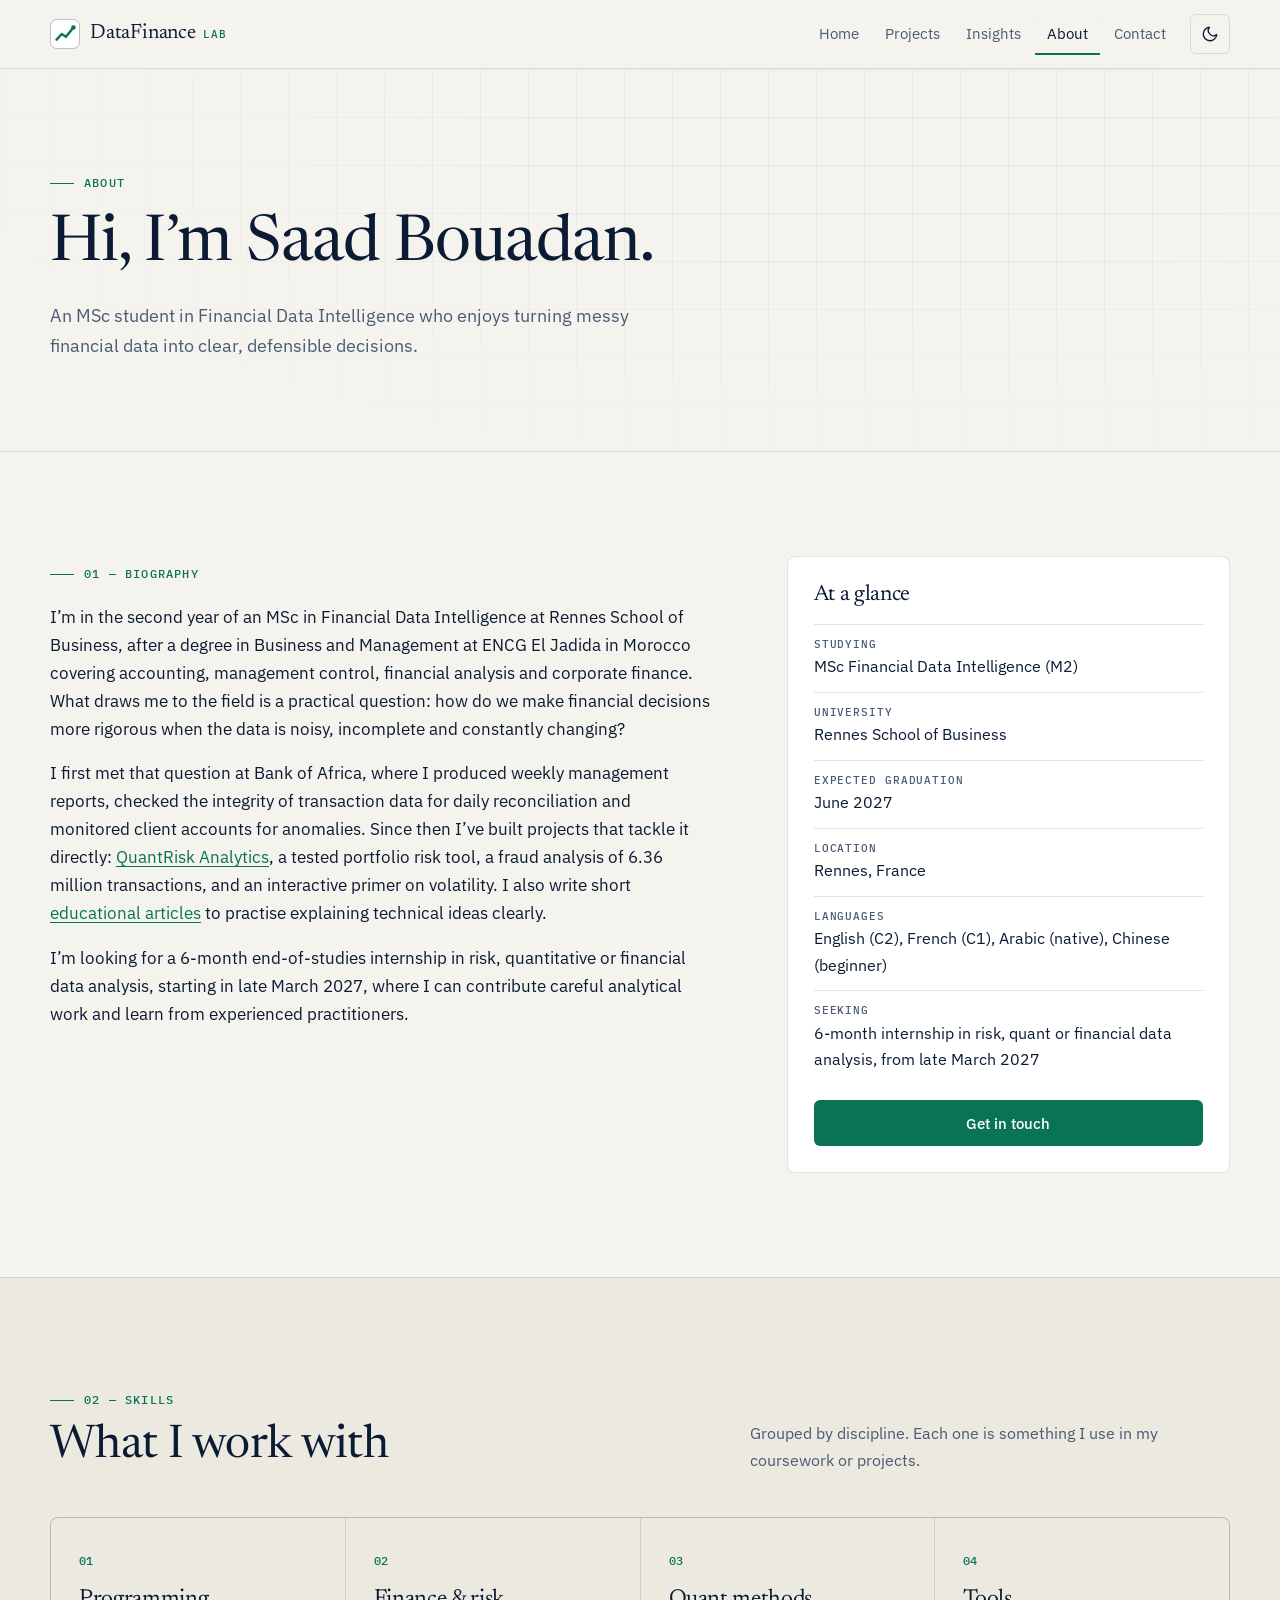
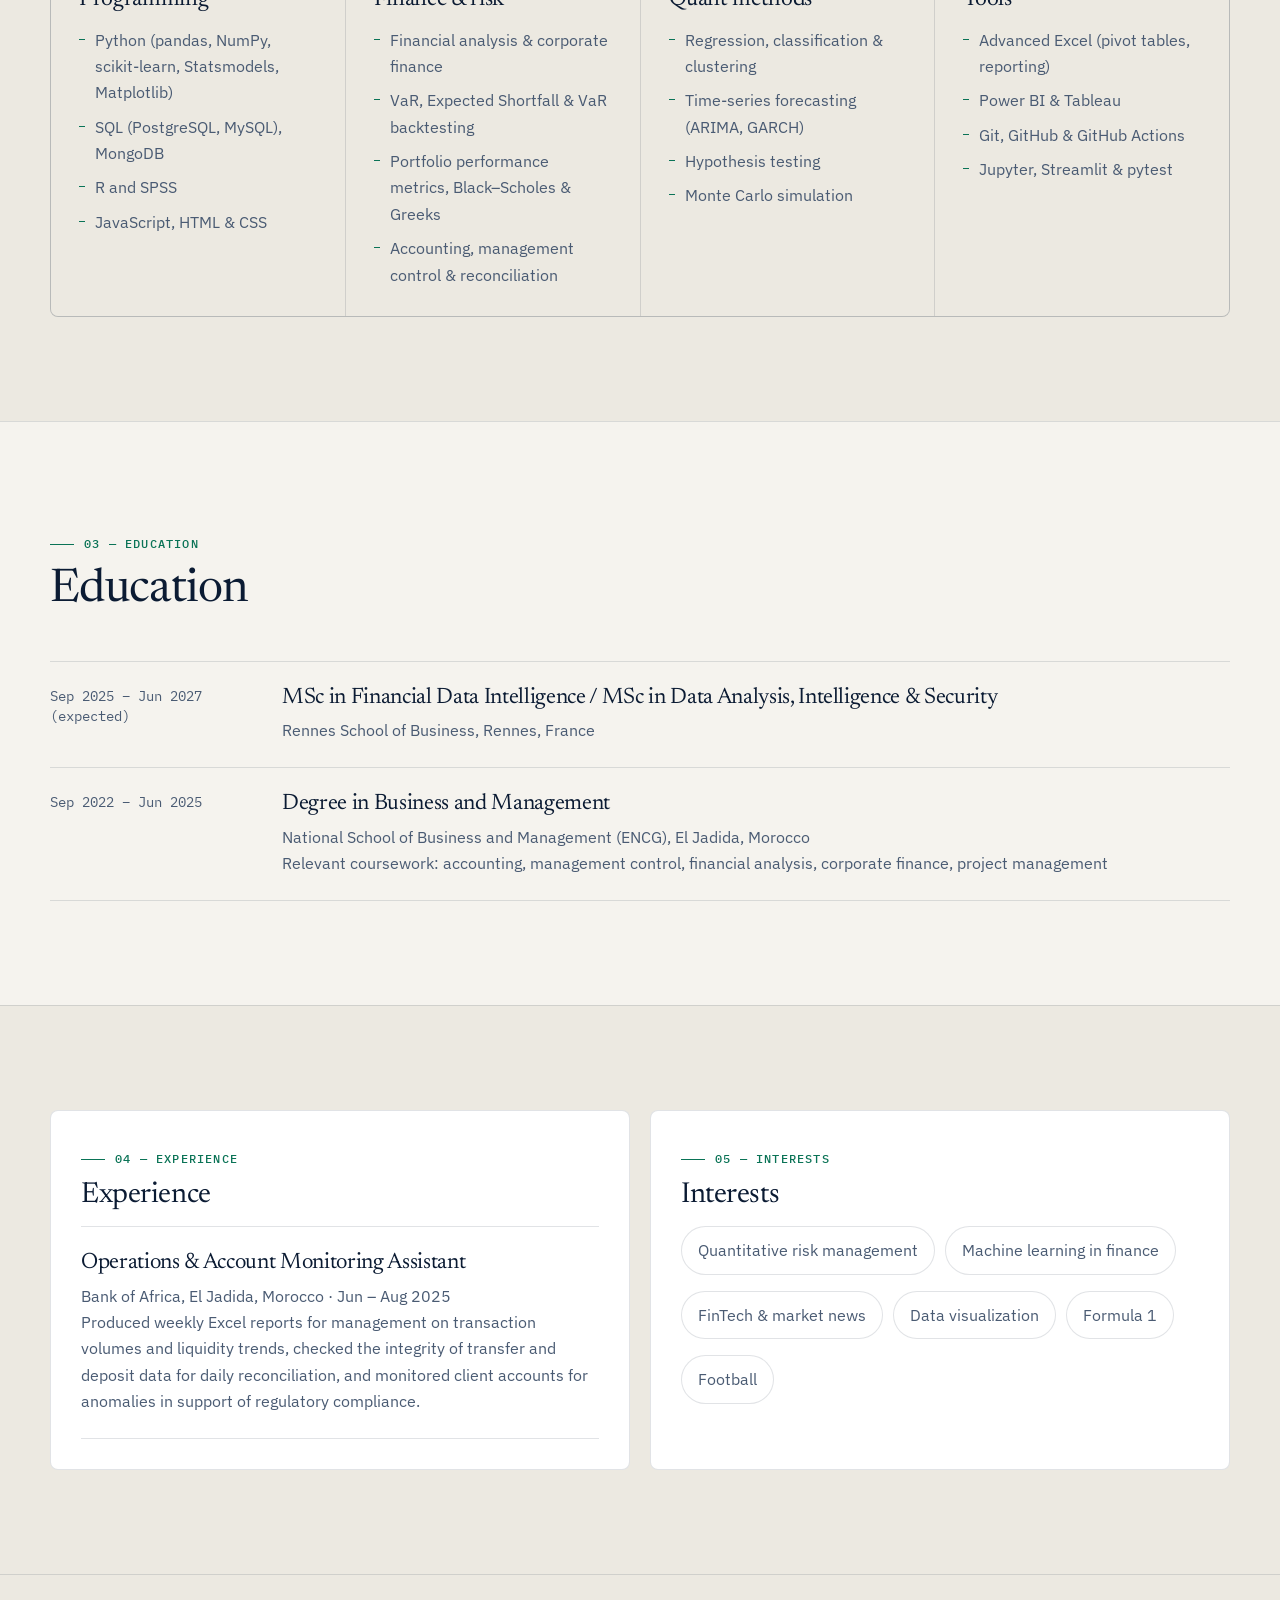
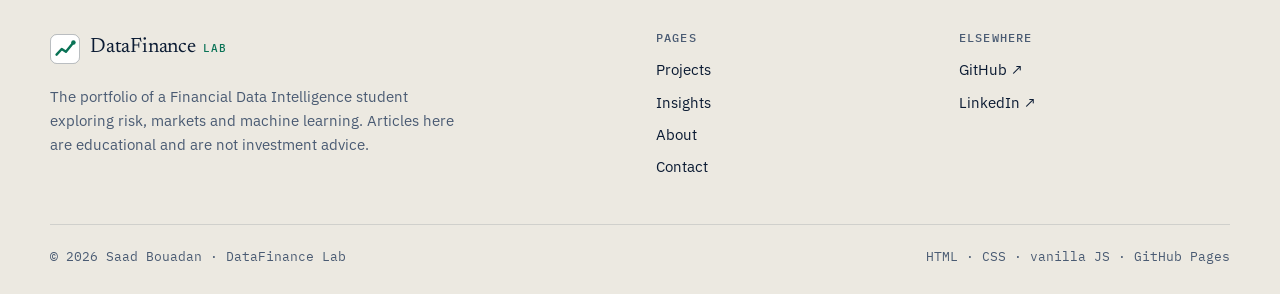
==== commit 613a5c1d: "Remove email address from the site Contact now goes through LinkedIn; no email address is published." ====
--- a/about.html
+++ b/about.html
@@ -186,7 +186,6 @@
         <ul class="footer-links">
           <li><a href="https://github.com/SaadBouadan">GitHub ↗</a></li>
           <li><a href="https://www.linkedin.com/in/saad-bouadan-4695b7383/">LinkedIn ↗</a></li>
-          <li><a href="mailto:saadbouadan98@gmail.com">Email</a></li>
         </ul>
       </div>
     </div>
